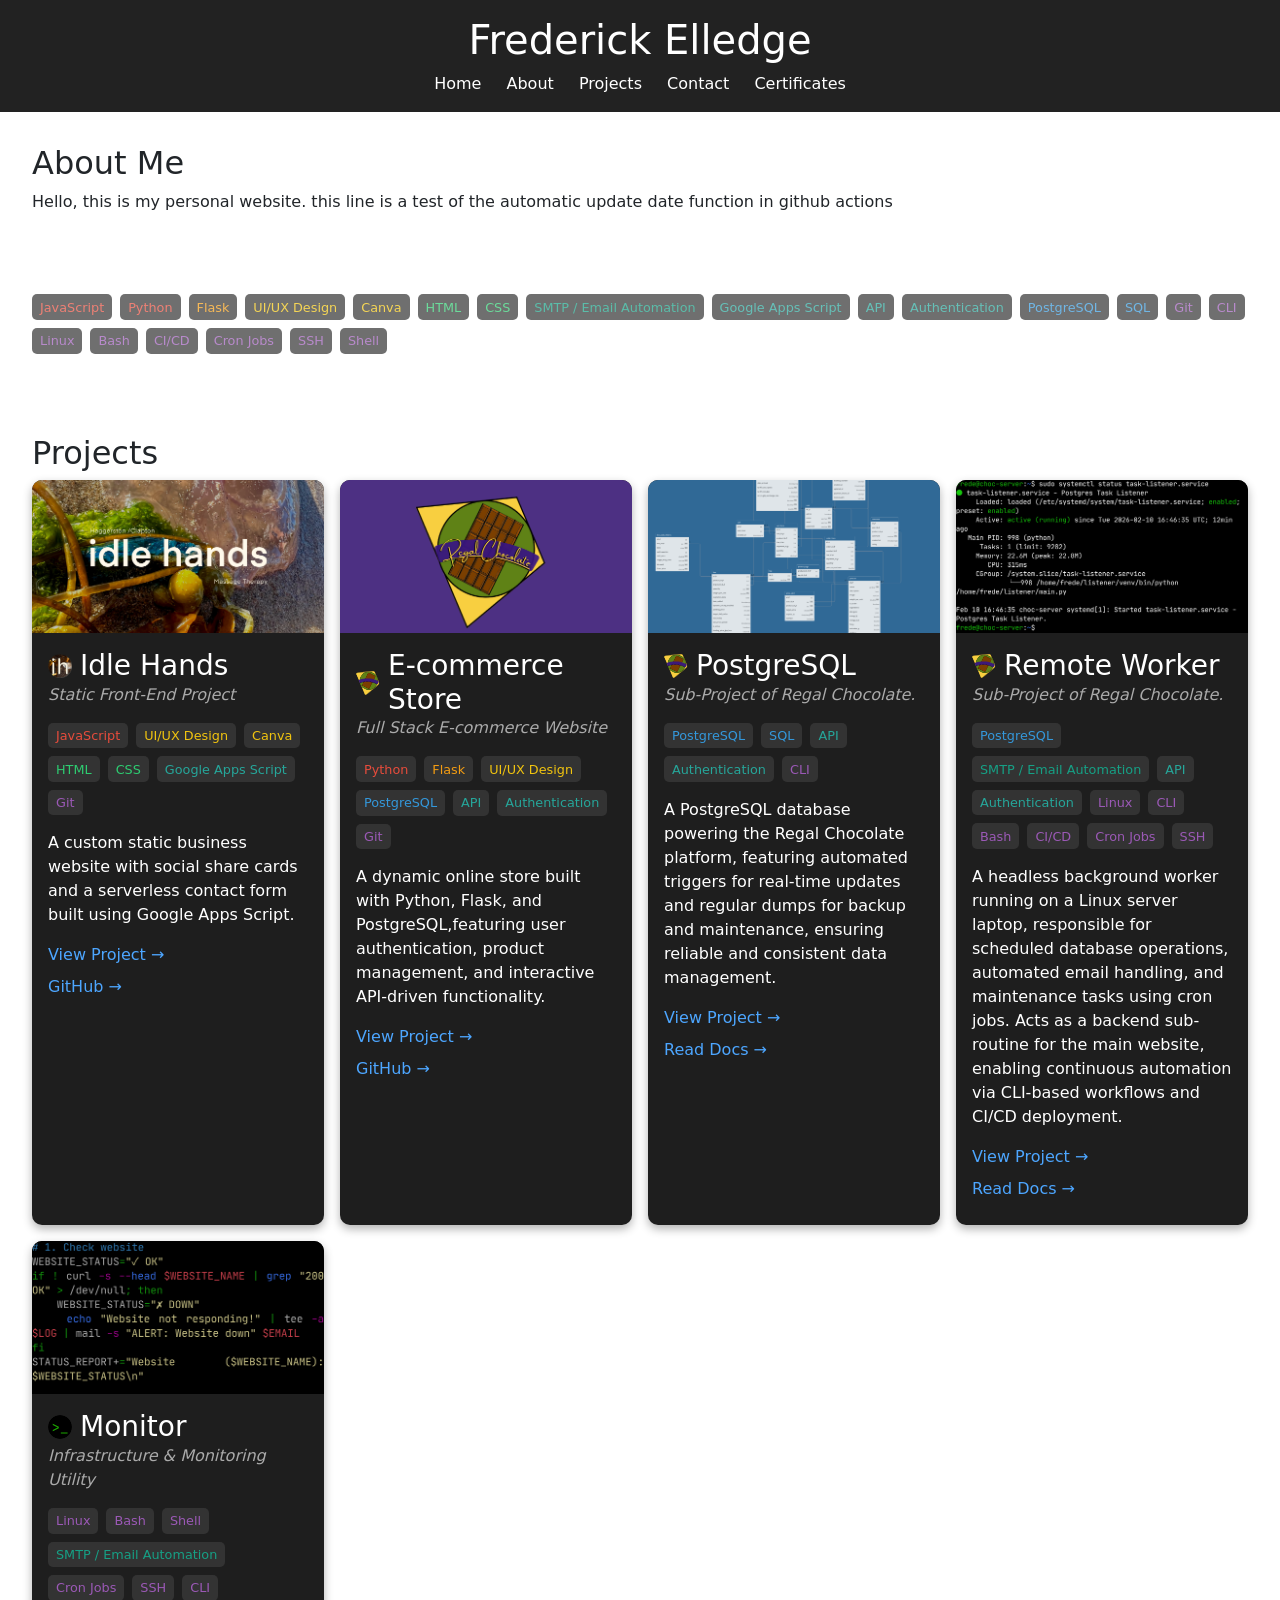
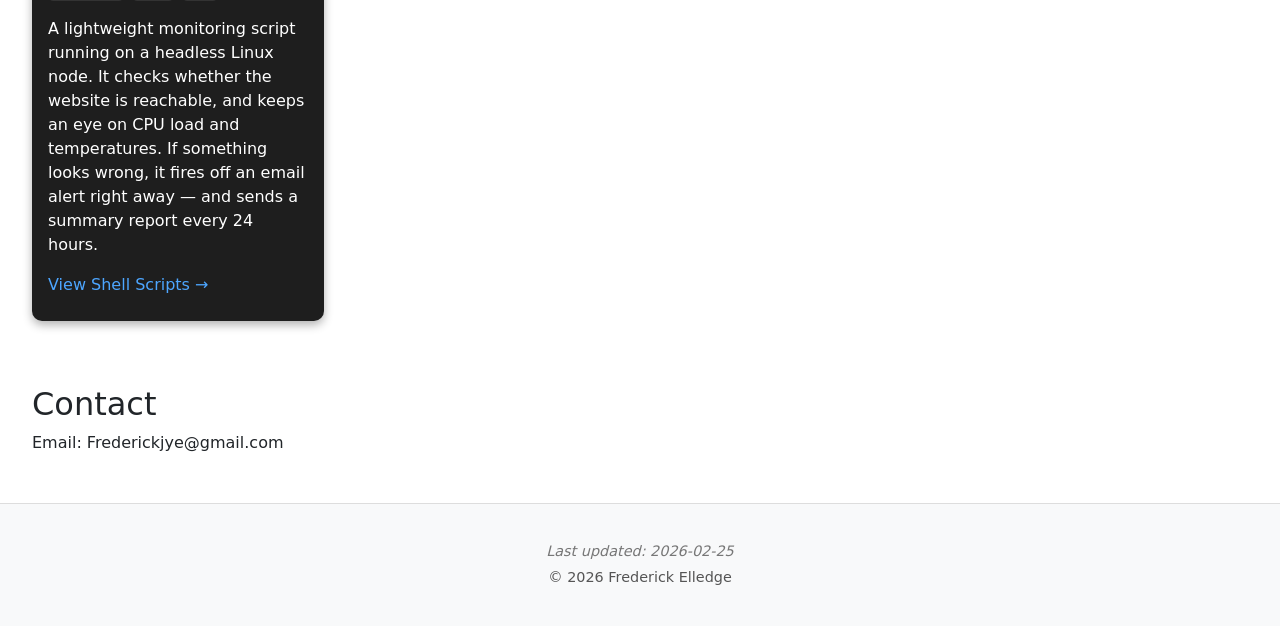
==== index.html @ 9a62e361 "update JS spliting into base and homepage" ====
<!doctype html>
<html lang="en">
  <head>
    <meta charset="UTF-8" />
    <meta name="viewport" content="width=device-width, initial-scale=1.0" />

    <!-- Favicon -->
    <link rel="icon" type="image/svg+xml" href="/static/images/Flavicon.svg" />

    <!-- Open Graph / Social Share -->
    <meta property="og:title" content="Frederick Elledge Website" />
    <meta
      property="og:description"
      content="Personal Website Frederick Elledge"
    />
    <meta
      property="og:image"
      content="https://frederickelledge.cloud/static/images/Personal_Share1200X630.jpg"
    />
    <meta property="og:type" content="website" />
    <meta property="og:url" content="https://frederickelledge.cloud/" />
    <meta
      property="og:image:alt"
      content="Freddy Elledge name and details as python variables with a humorous TODO saying find something more creative then this."
    />

    <!-- Optional: Twitter Card -->
    <meta name="twitter:card" content="summary_large_image" />
    <meta name="twitter:title" content="Frederick Elledge Website" />
    <meta
      name="twitter:description"
      content="Personal Website Frederick Elledge"
    />
    <meta
      name="twitter:image"
      content="https://frederickelledge.cloud/static/images/Personal_Share1200X630.jpg"
    />
    <title>Frederick Elledge Website</title>

    <link
      href="https://cdn.jsdelivr.net/npm/bootstrap@5.3.3/dist/css/bootstrap.min.css"
      rel="stylesheet"
    />
    <link rel="stylesheet" href="static/css/style.css" />
  </head>
  <body>
    <div id="header"></div>
    <section id="about">
      <h2>About Me</h2>
      <p>
        Hello, this is my personal website. this line is a test of the automatic
        update date function in github actions
      </p>
    </section>
    <section id="Skills">
      <ul id="skill-filters" class="project-tags"></ul>
    </section>

    <section id="projects">
      <h2>Projects</h2>
      <div class="projects-container">
        <!-- Cards will be generated here -->
      </div>
    </section>

    <section id="contact">
      <h2>Contact</h2>
      <p>Email: Frederickjye@gmail.com</p>
    </section>
    <div id="footer"></div>
    <script src="/static/js/base.js"></script>
    <script src="/static/js/homepage.js"></script>
  </body>
</html>
---- static/css/style.css ----
body {
  font-family: Arial, sans-serif;
  margin: 0;
  background: #f4f4f4;
}
header {
  background: #222;
  color: white;
  padding: 1rem;
  text-align: center;
}
nav a {
  color: white;
  margin: 0 10px;
  text-decoration: none;
}
section {
  padding: 2rem;
}

.projects-container {
  display: grid;
  grid-template-columns: repeat(auto-fit, minmax(280px, 1fr));
  gap: 1rem;
  justify-items: center; /* center cards in wide containers */
}

.project-card {
  width: 100%;           /* fill the grid column */
  max-width: 400px;      /* prevents cards/images from getting too wide */
  border-radius: 10px;
  overflow: hidden;
  background: #1e1e1e;
  color: white;
  box-shadow: 0 4px 10px rgba(0,0,0,0.3);
  display: flex;
  flex-direction: column;
}

.project-img {
  width: 100%;
  max-width: 100%;       /* never exceed card width */
  height: auto;          /* maintain aspect ratio */
  object-fit: cover;     /* crop if necessary, but don’t stretch */
}

.project-body {
  padding: 1rem;
}

.project-title {
  margin: 0;
}

.project-type {
  font-style: italic;
  color: #aaa;
}

.project-tags {
  list-style: none;
  padding: 0;
  display: flex;
  gap: 0.5rem;
  flex-wrap: wrap;
}

.project-tags li {
  background: #333;
  padding: 0.2rem 0.5rem;
  border-radius: 5px;
  font-size: 0.8rem;
}

.project-link {
  display: inline-block;
  margin-top: 0.5rem;
  color: #4da6ff;
  text-decoration: none;
}

.project-link {
  display: block;
  margin-bottom: 0.5rem; /* optional spacing */
}

.project-title {
  display: flex;
  align-items: center; /* vertically center the icon with text */
  gap: 0.5rem;        /* space between icon and text */
}

.project-icon {
  width: 24px;        /* adjust size as needed */
  height: 24px;
}

.site-footer {
  text-align: center;           /* center everything */
  padding: 2rem 1rem;           /* space around content */
  background-color: #f8f9fa;    /* light gray background */
  color: #555;                  /* subtle text color */
  font-size: 0.9rem;
  border-top: 1px solid #ddd;   /* optional top border */
}

.site-footer p {
  margin: 0.3rem 0;             /* spacing between lines */
}

/* optional: make the date and copyright slightly different */
.last-updated {
  font-style: italic;
  color: #777;
}

.skill-filter {
  cursor: pointer;
  opacity: 0.7;
  transition: opacity 0.2s;
}

.skill-filter:hover {
  opacity: 1;
}

.skill-filter.active {
  opacity: 1;
  font-weight: bold;
  text-decoration: underline;
}
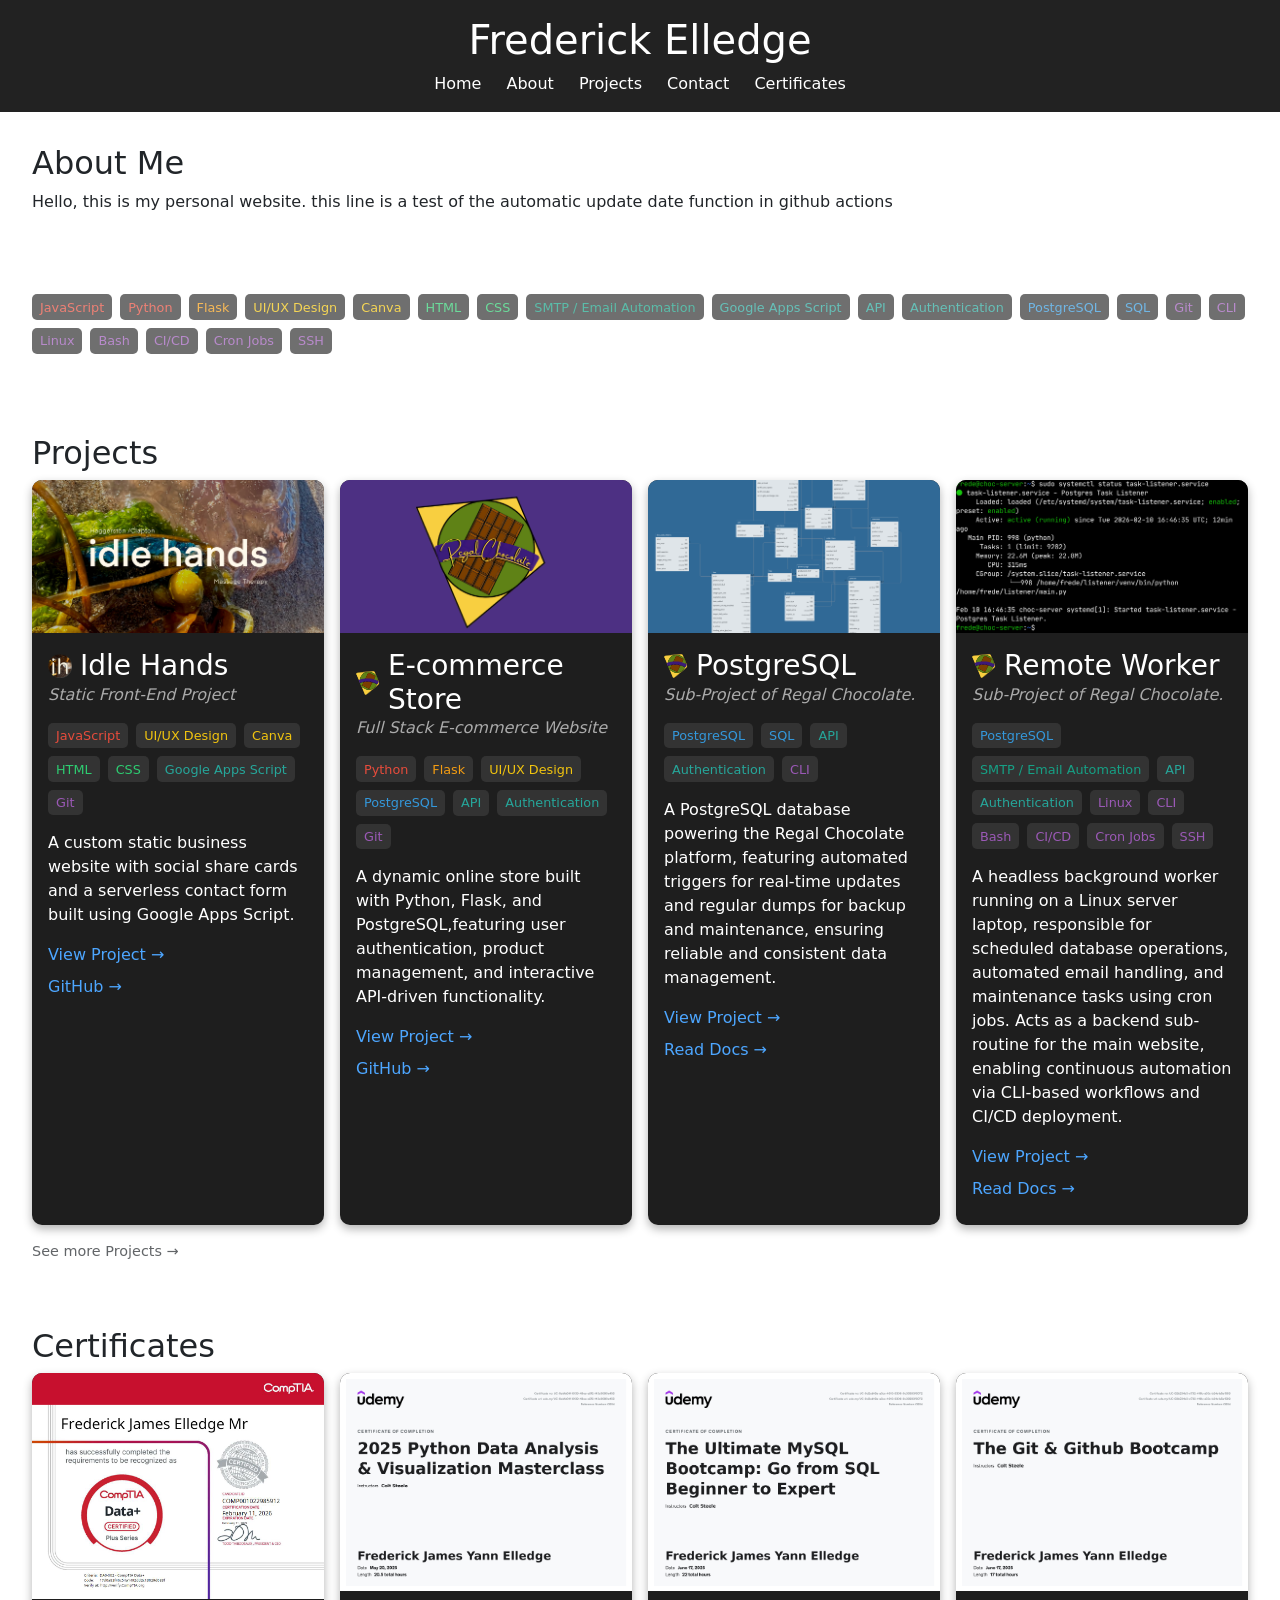
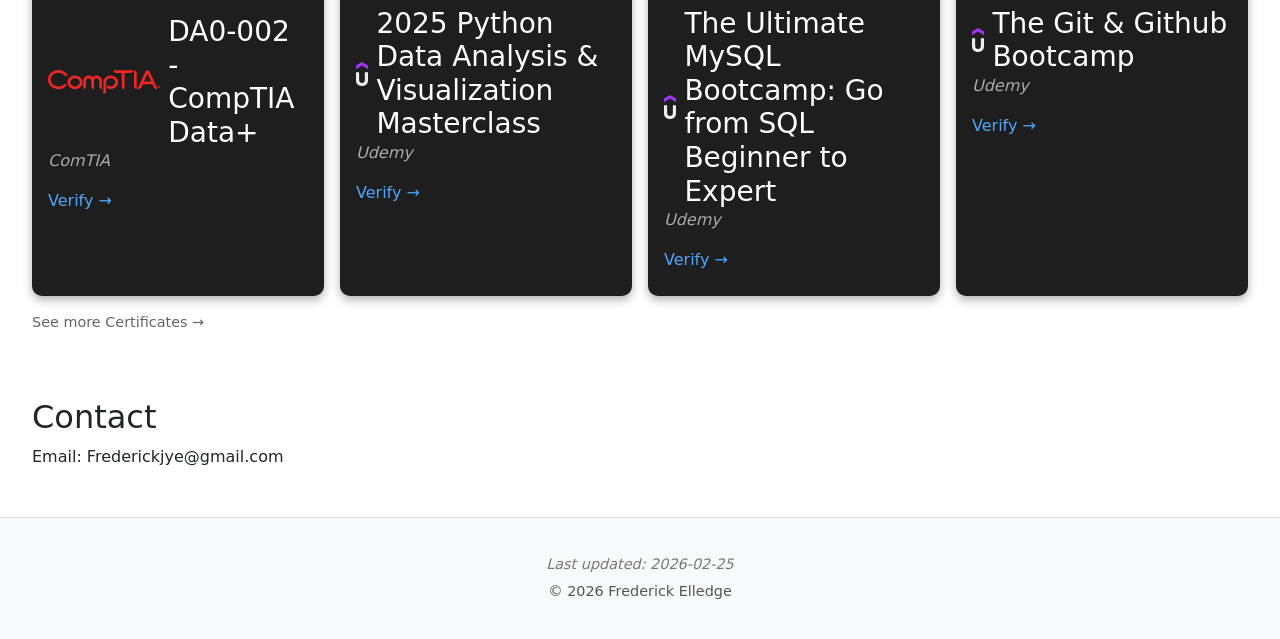
==== commit 049624d1: "update homepage to include the first 4 projects and certs" ====
--- a/index.html
+++ b/index.html
@@ -43,7 +43,7 @@
     />
     <link rel="stylesheet" href="static/css/style.css" />
   </head>
-  <body>
+  <body id="home">
     <div id="header"></div>
     <section id="about">
       <h2>About Me</h2>
@@ -61,7 +61,16 @@
       <div class="projects-container">
         <!-- Cards will be generated here -->
       </div>
+      <a href="projects.html" class="see-more-btn">See more Projects →</a>
     </section>
+    <section id = "certificates">
+      
+    <h2>Certificates</h2>
+
+    <div class="certificate-container"></div>
+    <a href="certificate.html" class="see-more-btn">See more Certificates →</a>
+    </section>
+
 
     <section id="contact">
       <h2>Contact</h2>
@@ -69,6 +78,7 @@
     </section>
     <div id="footer"></div>
     <script src="/static/js/base.js"></script>
-    <script src="/static/js/homepage.js"></script>
+    <script src="/static/js/projects.js"></script>
+    <script src="/static/js/certificates.js"></script>
   </body>
 </html>
--- a/static/css/style.css
+++ b/static/css/style.css
@@ -18,14 +18,18 @@
   padding: 2rem;
 }
 
-.projects-container {
+.projects-container,
+.certificate-container {
   display: grid;
   grid-template-columns: repeat(auto-fit, minmax(280px, 1fr));
   gap: 1rem;
   justify-items: center; /* center cards in wide containers */
 }
 
-.project-card {
+
+
+.project-card,
+.certificate-card {
   width: 100%;           /* fill the grid column */
   max-width: 400px;      /* prevents cards/images from getting too wide */
   border-radius: 10px;
@@ -91,7 +95,7 @@
 }
 
 .project-icon {
-  width: 24px;        /* adjust size as needed */
+  width: auto;        /* adjust size as needed */
   height: 24px;
 }
 
@@ -128,4 +132,20 @@
   opacity: 1;
   font-weight: bold;
   text-decoration: underline;
+}
+
+.see-more-btn {
+  display: inline-block;
+  margin-top: 1rem;
+  font-size: 0.9rem;
+  text-decoration: none;
+  color: inherit;
+
+  opacity: 0.7;
+  transition: opacity 0.2s;
+}
+
+.see-more-btn:hover {
+  opacity: 1;
+  text-decoration: underline;
 }
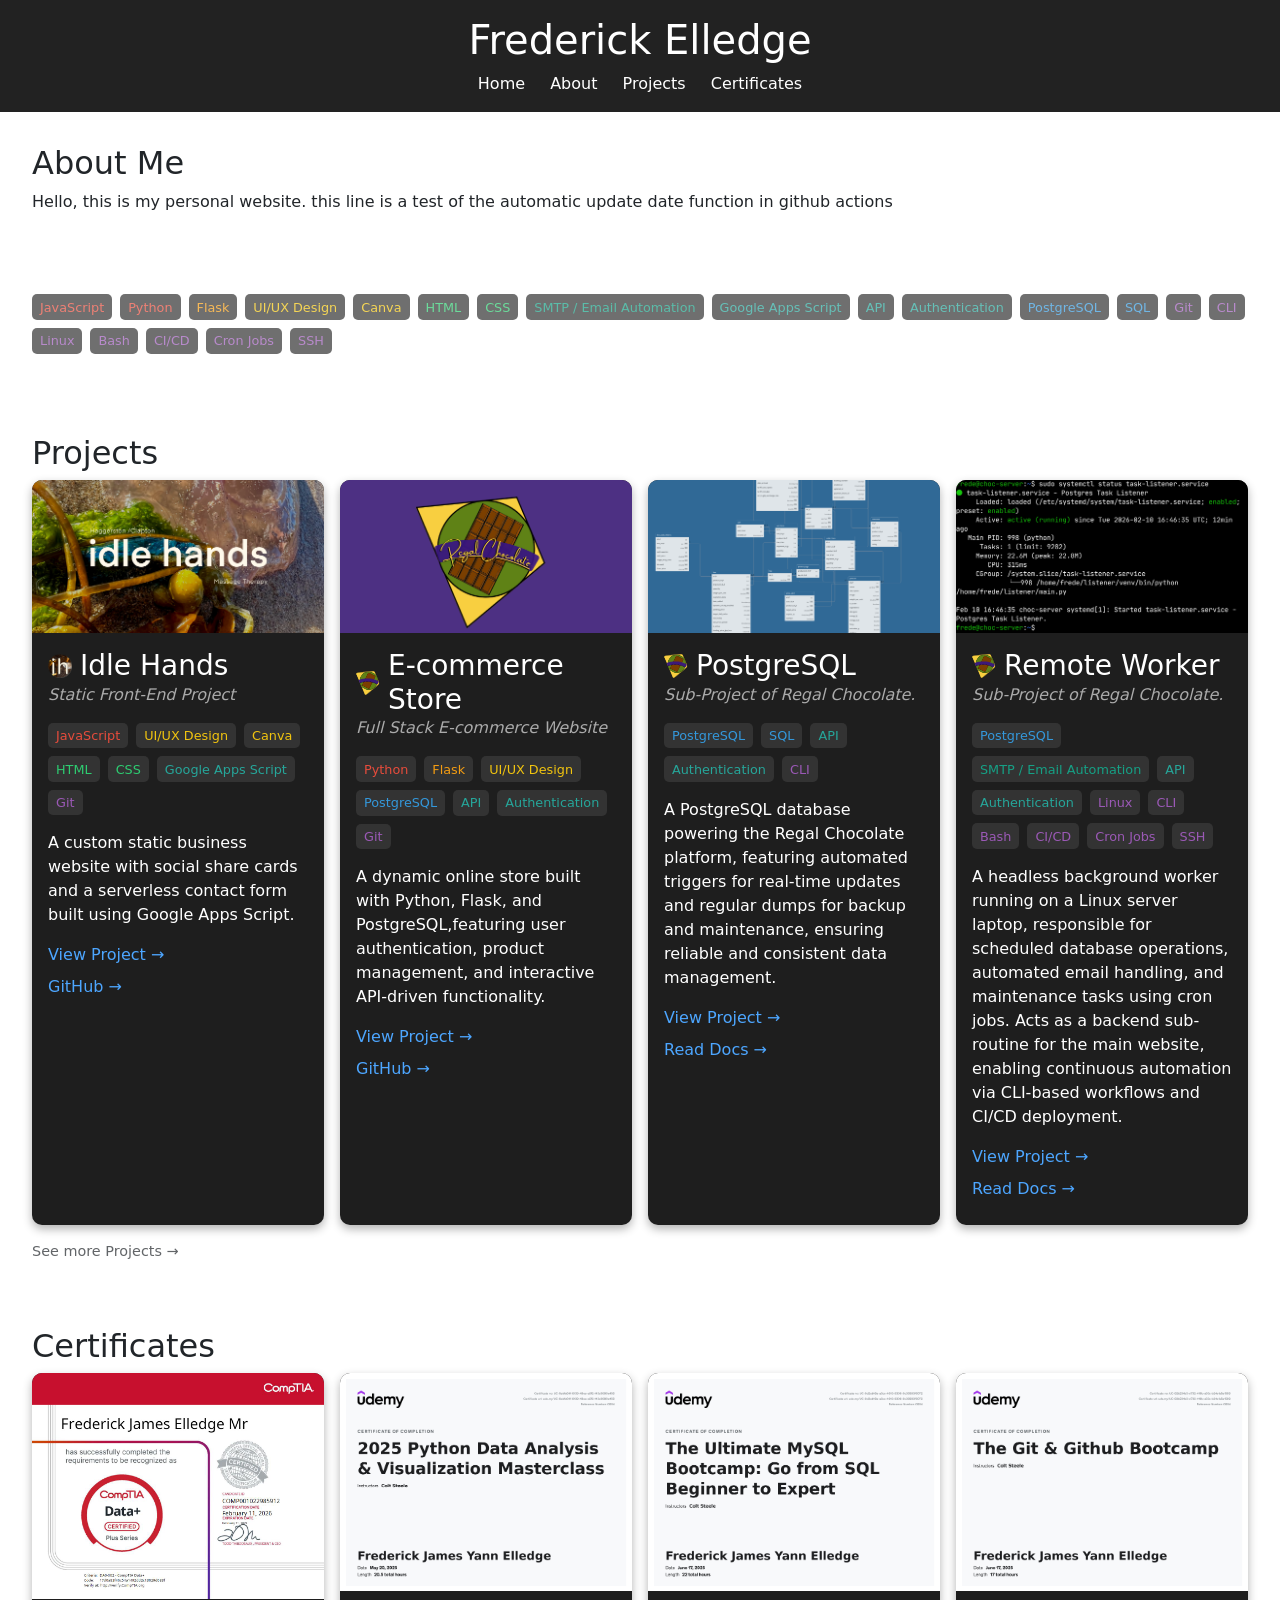
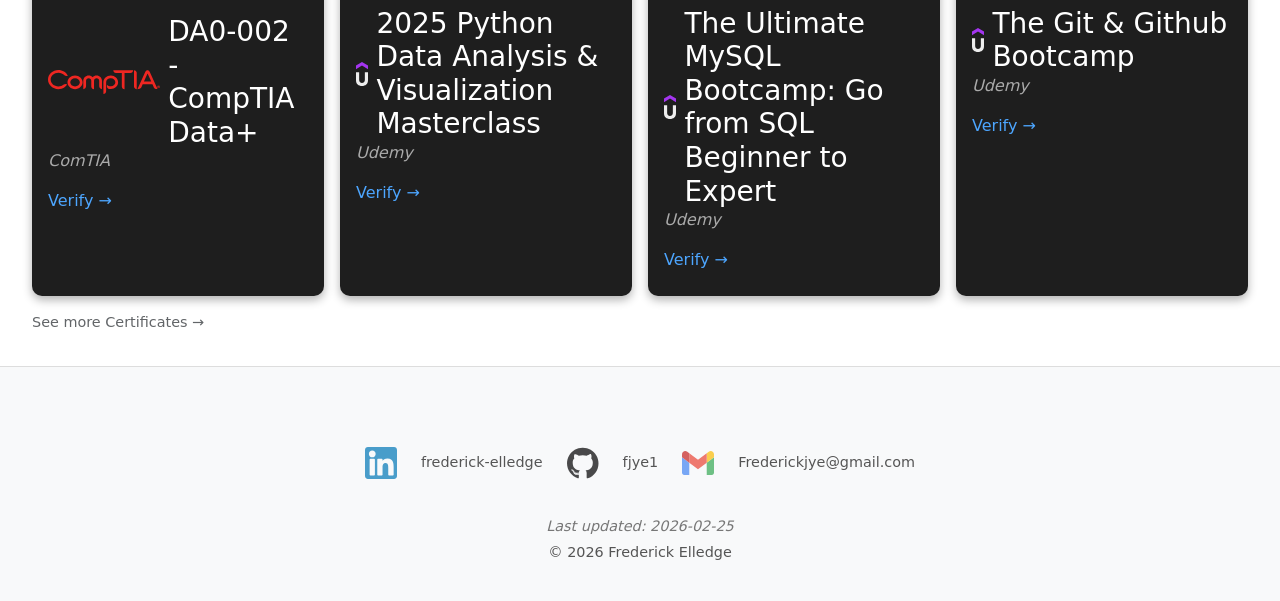
==== commit aa539364: "update footer to include favicons of the linkedin,email,git for the contact section" ====
--- a/index.html
+++ b/index.html
@@ -63,18 +63,13 @@
       </div>
       <a href="projects.html" class="see-more-btn">See more Projects →</a>
     </section>
-    <section id = "certificates">
-      
-    <h2>Certificates</h2>
+    <section id="certificates">
+      <h2>Certificates</h2>
 
-    <div class="certificate-container"></div>
-    <a href="certificate.html" class="see-more-btn">See more Certificates →</a>
-    </section>
-
-
-    <section id="contact">
-      <h2>Contact</h2>
-      <p>Email: Frederickjye@gmail.com</p>
+      <div class="certificate-container"></div>
+      <a href="certificate.html" class="see-more-btn"
+        >See more Certificates →</a
+      >
     </section>
     <div id="footer"></div>
     <script src="/static/js/base.js"></script>
--- a/static/css/style.css
+++ b/static/css/style.css
@@ -26,26 +26,24 @@
   justify-items: center; /* center cards in wide containers */
 }
 
-
-
 .project-card,
 .certificate-card {
-  width: 100%;           /* fill the grid column */
-  max-width: 400px;      /* prevents cards/images from getting too wide */
+  width: 100%; /* fill the grid column */
+  max-width: 400px; /* prevents cards/images from getting too wide */
   border-radius: 10px;
   overflow: hidden;
   background: #1e1e1e;
   color: white;
-  box-shadow: 0 4px 10px rgba(0,0,0,0.3);
+  box-shadow: 0 4px 10px rgba(0, 0, 0, 0.3);
   display: flex;
   flex-direction: column;
 }
 
 .project-img {
   width: 100%;
-  max-width: 100%;       /* never exceed card width */
-  height: auto;          /* maintain aspect ratio */
-  object-fit: cover;     /* crop if necessary, but don’t stretch */
+  max-width: 100%; /* never exceed card width */
+  height: auto; /* maintain aspect ratio */
+  object-fit: cover; /* crop if necessary, but don’t stretch */
 }
 
 .project-body {
@@ -91,25 +89,25 @@
 .project-title {
   display: flex;
   align-items: center; /* vertically center the icon with text */
-  gap: 0.5rem;        /* space between icon and text */
+  gap: 0.5rem; /* space between icon and text */
 }
 
 .project-icon {
-  width: auto;        /* adjust size as needed */
+  width: auto; /* adjust size as needed */
   height: 24px;
 }
 
 .site-footer {
-  text-align: center;           /* center everything */
-  padding: 2rem 1rem;           /* space around content */
-  background-color: #f8f9fa;    /* light gray background */
-  color: #555;                  /* subtle text color */
+  text-align: center; /* center everything */
+  padding: 2rem 1rem; /* space around content */
+  background-color: #f8f9fa; /* light gray background */
+  color: #555; /* subtle text color */
   font-size: 0.9rem;
-  border-top: 1px solid #ddd;   /* optional top border */
+  border-top: 1px solid #ddd; /* optional top border */
 }
 
 .site-footer p {
-  margin: 0.3rem 0;             /* spacing between lines */
+  margin: 0.3rem 0; /* spacing between lines */
 }
 
 /* optional: make the date and copyright slightly different */
@@ -145,7 +143,25 @@
   transition: opacity 0.2s;
 }
 
-.see-more-btn:hover {
+.see-more-btn:hover,
+.contact-icon:hover {
   opacity: 1;
-  text-decoration: underline;
-}+  transform: scale(1.1);
+}
+
+.contact-icons {
+  display: flex;
+  justify-content: center;
+  gap: 1.5rem; /* space between icons */
+  margin-top: 1rem;
+}
+
+.contact-icon {
+  width: 32px; /* adjust to taste */
+  height: 32px;
+  opacity: 0.7;
+  transition:
+    opacity 0.2s,
+    transform 0.2s;
+}
+
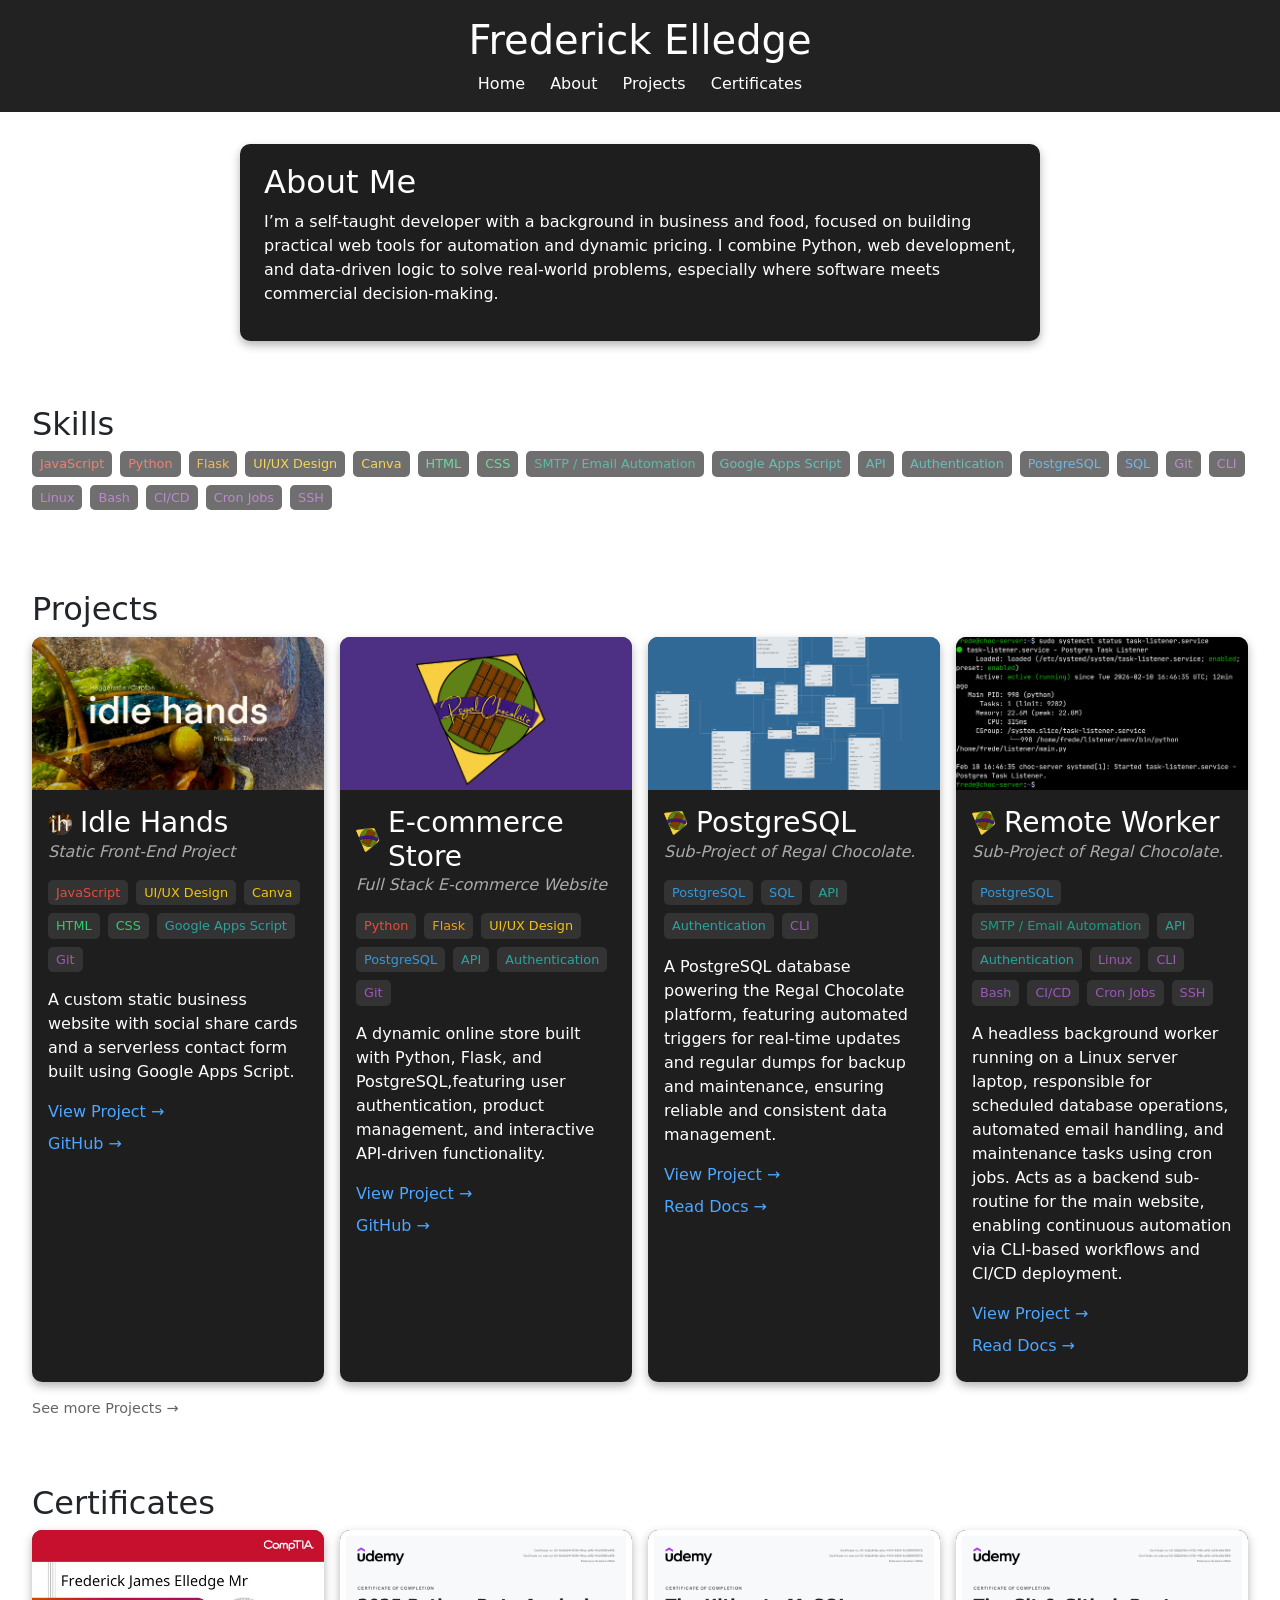
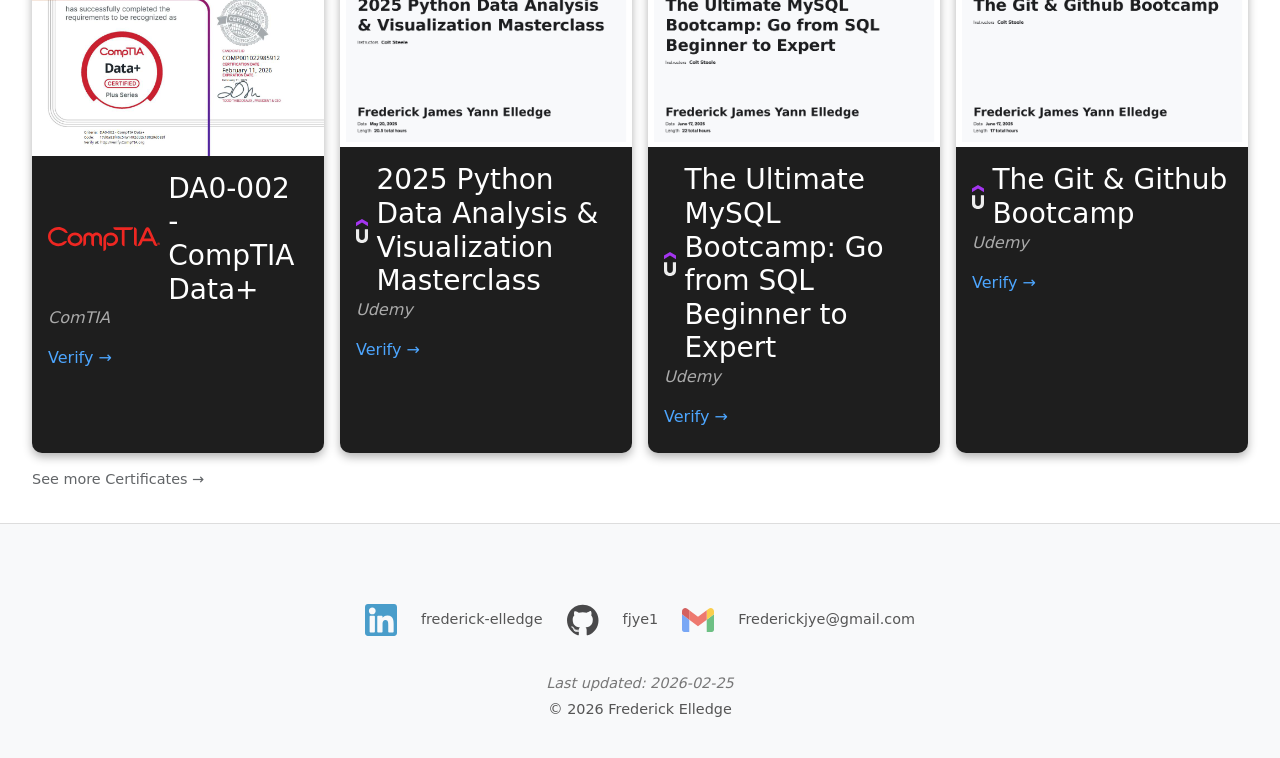
==== commit 6d537210: "update about card and breaking logic for the contact icons" ====
--- a/index.html
+++ b/index.html
@@ -46,13 +46,20 @@
   <body id="home">
     <div id="header"></div>
     <section id="about">
-      <h2>About Me</h2>
-      <p>
-        Hello, this is my personal website. this line is a test of the automatic
-        update date function in github actions
-      </p>
+      
+      <div class="about-card">
+        <h2>About Me</h2>
+        <p>
+          I’m a self-taught developer with a background in business and food,
+          focused on building practical web tools for automation and dynamic
+          pricing. I combine Python, web development, and data-driven logic to
+          solve real-world problems, especially where software meets commercial
+          decision-making.
+        </p>
+      </div>
     </section>
     <section id="Skills">
+      <h2>Skills</h2>
       <ul id="skill-filters" class="project-tags"></ul>
     </section>
 
--- a/static/css/style.css
+++ b/static/css/style.css
@@ -1,3 +1,10 @@
+:root {
+  --bg-main: #1e1e1e;
+  --bg-card: #1e1e1e;
+  --text-main: #ffffff;
+  --shadow-main: rgba(0, 0, 0, 0.3);
+}
+
 body {
   font-family: Arial, sans-serif;
   margin: 0;
@@ -5,12 +12,12 @@
 }
 header {
   background: #222;
-  color: white;
+  color: var(--text-main);
   padding: 1rem;
   text-align: center;
 }
 nav a {
-  color: white;
+  color: var(--text-main);
   margin: 0 10px;
   text-decoration: none;
 }
@@ -26,15 +33,26 @@
   justify-items: center; /* center cards in wide containers */
 }
 
+.about-card {
+  width: 100%;
+  max-width: 800px; /* wider for text */
+  border-radius: 10px;
+  background: var(--bg-card);
+  color: var(--text-main);
+  box-shadow: 0 4px 10px var(--shadow-main);
+  padding: 1.2rem 1.5rem;
+  margin: 0 auto; /* center it */
+}
+
 .project-card,
 .certificate-card {
   width: 100%; /* fill the grid column */
   max-width: 400px; /* prevents cards/images from getting too wide */
   border-radius: 10px;
   overflow: hidden;
-  background: #1e1e1e;
-  color: white;
-  box-shadow: 0 4px 10px rgba(0, 0, 0, 0.3);
+  background: var(--bg-card);
+  color: var(--text-main);
+  box-shadow: 0 4px 10px var(--shadow-main);
   display: flex;
   flex-direction: column;
 }
@@ -122,10 +140,6 @@
   transition: opacity 0.2s;
 }
 
-.skill-filter:hover {
-  opacity: 1;
-}
-
 .skill-filter.active {
   opacity: 1;
   font-weight: bold;
@@ -144,7 +158,8 @@
 }
 
 .see-more-btn:hover,
-.contact-icon:hover {
+.contact-icon:hover,
+.skill-filter:hover {
   opacity: 1;
   transform: scale(1.1);
 }
@@ -154,6 +169,7 @@
   justify-content: center;
   gap: 1.5rem; /* space between icons */
   margin-top: 1rem;
+  flex-wrap: wrap; /* allows breaking */
 }
 
 .contact-icon {
@@ -164,4 +180,3 @@
     opacity 0.2s,
     transform 0.2s;
 }
-
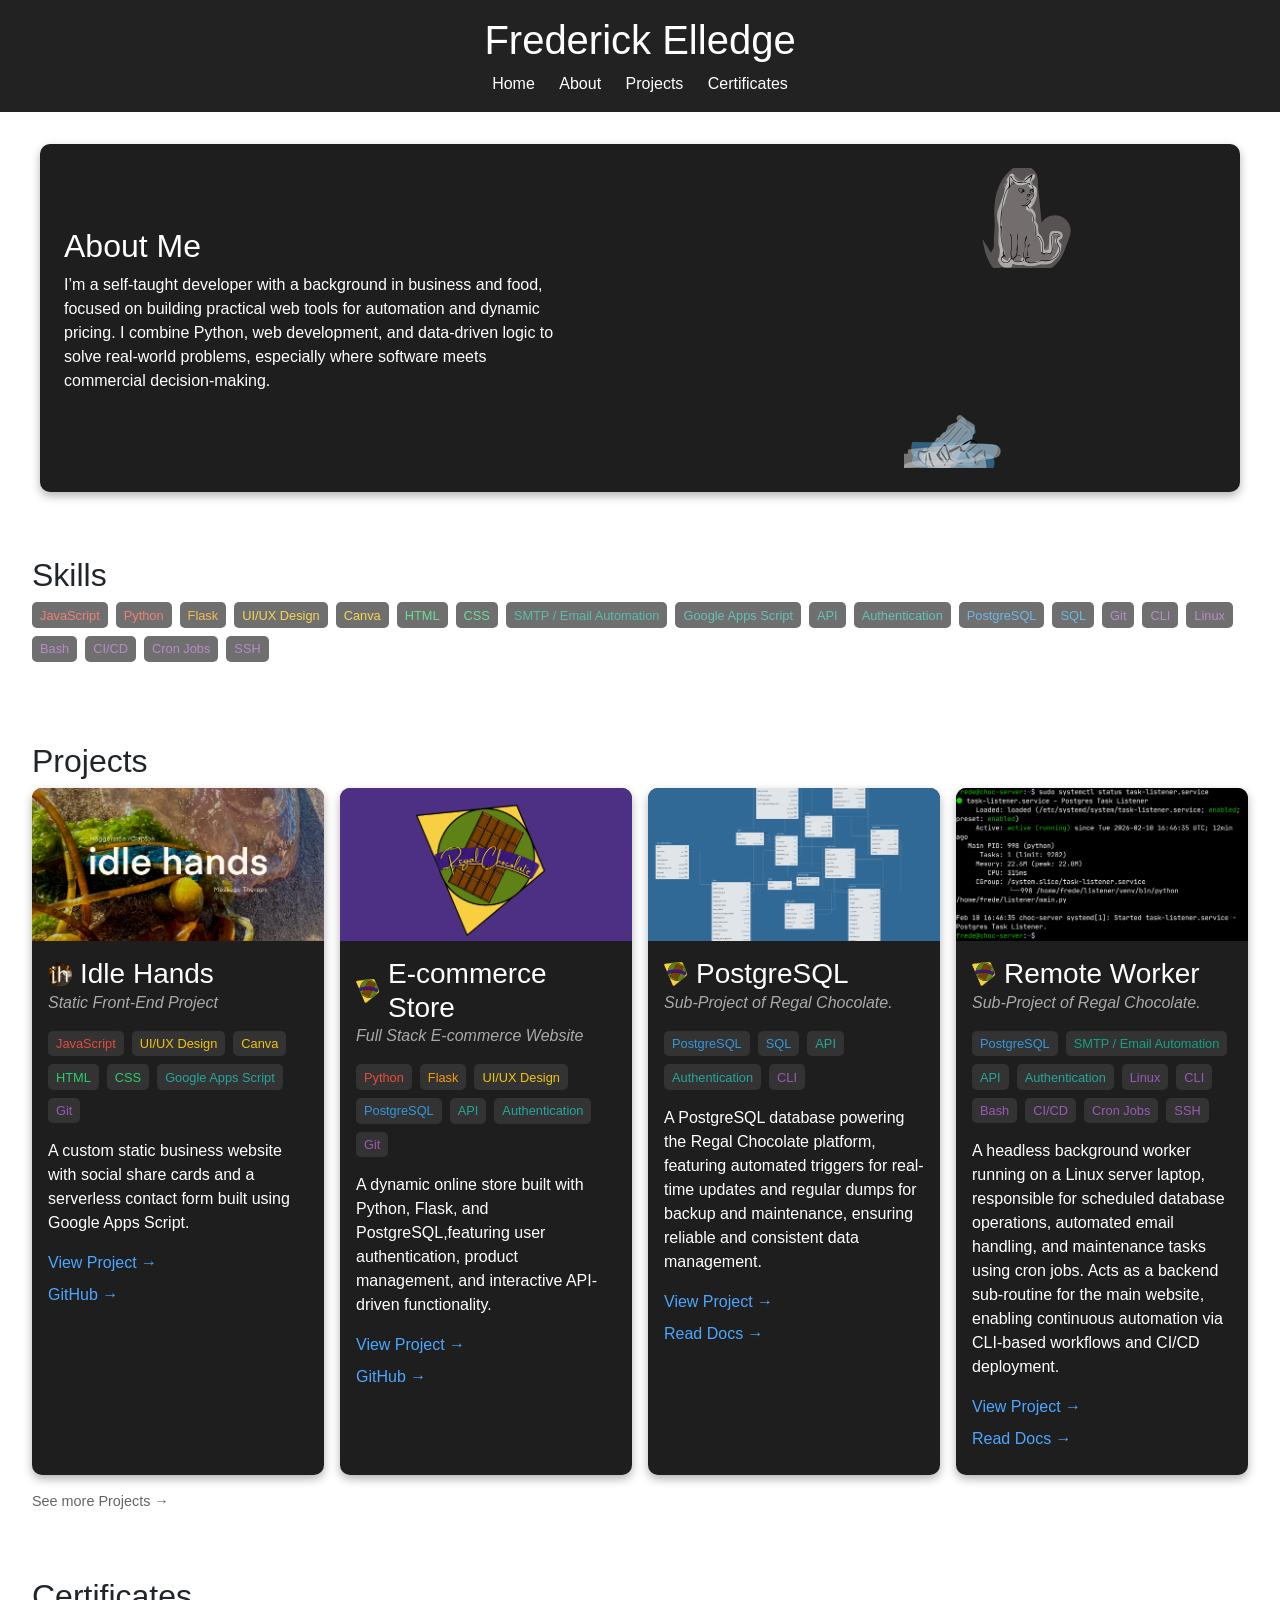
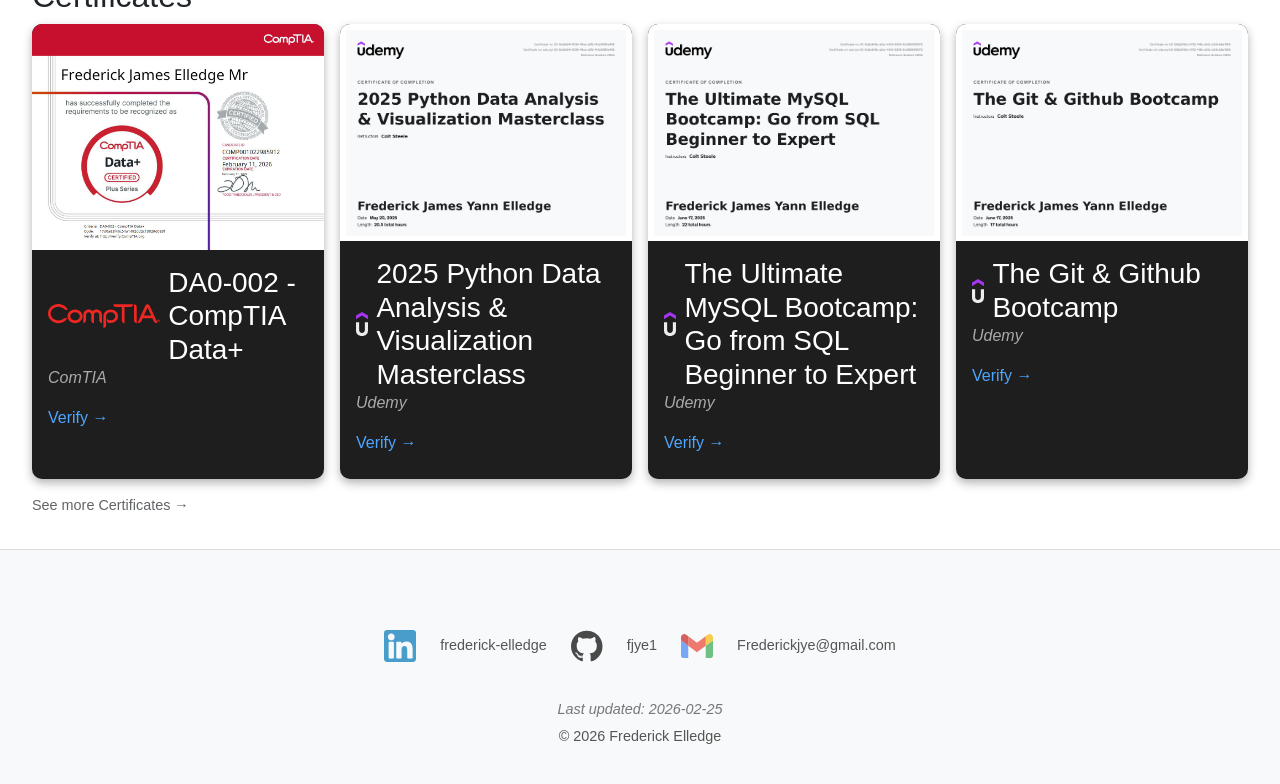
==== commit 8e5d828a: "add sprite of a cat dropping a glass in the about me box" ====
--- a/index.html
+++ b/index.html
@@ -46,18 +46,26 @@
   <body id="home">
     <div id="header"></div>
     <section id="about">
-      
       <div class="about-card">
-        <h2>About Me</h2>
-        <p>
-          I’m a self-taught developer with a background in business and food,
-          focused on building practical web tools for automation and dynamic
-          pricing. I combine Python, web development, and data-driven logic to
-          solve real-world problems, especially where software meets commercial
-          decision-making.
-        </p>
+        <div class="about-text">
+          <h2>About Me</h2>
+
+          <p>
+            I’m a self-taught developer with a background in business and food,
+            focused on building practical web tools for automation and dynamic
+            pricing. I combine Python, web development, and data-driven logic to
+            solve real-world problems, especially where software meets
+            commercial decision-making.
+          </p>
+        </div>
+
+        <div class="animation-stage">
+          <div class="cat"></div>
+          <div class="glass"></div>
+        </div>
       </div>
     </section>
+
     <section id="Skills">
       <h2>Skills</h2>
       <ul id="skill-filters" class="project-tags"></ul>
--- a/static/css/style.css
+++ b/static/css/style.css
@@ -3,12 +3,15 @@
   --bg-card: #1e1e1e;
   --text-main: #ffffff;
   --shadow-main: rgba(0, 0, 0, 0.3);
-}
-
-body {
+  --project-type: #aaa;
+  --last-updated: #777;
+  --page-background:#ebeaeb;
+}
+
+html body {
   font-family: Arial, sans-serif;
   margin: 0;
-  background: #f4f4f4;
+  background: var(--text-main) !important;
 }
 header {
   background: #222;
@@ -35,13 +38,23 @@
 
 .about-card {
   width: 100%;
-  max-width: 800px; /* wider for text */
+  max-width: 1200px;   /* wider so animation fits */
   border-radius: 10px;
   background: var(--bg-card);
   color: var(--text-main);
   box-shadow: 0 4px 10px var(--shadow-main);
-  padding: 1.2rem 1.5rem;
-  margin: 0 auto; /* center it */
+  padding: 1.5rem;
+
+  margin: 0 auto;
+
+  display: flex;
+  align-items: center;
+  gap: 40px;
+}
+
+.about-text {
+  flex: 1;
+  max-width: 500px;
 }
 
 .project-card,
@@ -74,7 +87,7 @@
 
 .project-type {
   font-style: italic;
-  color: #aaa;
+  color: var(--project-type);
 }
 
 .project-tags {
@@ -180,3 +193,64 @@
     opacity 0.2s,
     transform 0.2s;
 }
+
+
+.animation-stage {
+  position: relative;
+  width: 600px;
+  height: 300px;
+  overflow: hidden;
+  flex-shrink: 0;
+  margin-right: -24px;
+}
+
+.cat {
+  position: absolute;
+  bottom: 200px;
+  left: 800px;              /* start off screen */
+
+  width: 200px;
+  height: 100px;
+
+  background: url("../images/spritesheet.png") no-repeat;
+  background-size: 3200px 100px;
+
+  animation:
+    cat-walk 4s linear forwards,
+    cat-frames 16s steps(15) forwards;
+}
+
+@keyframes cat-walk {
+  from { left: 800px; }
+  to   { left: 350px; }   /* nose reaches glass */
+}
+
+@keyframes cat-frames {
+  from { background-position: 0 0; }
+  to   { background-position: -3000px 0; }
+}
+
+.glass {
+  position: absolute;
+  bottom: 0;
+  left: 300px;
+
+  width: 100px;
+  height: 300px;
+
+  background: url("../images/glass_fall_sprite.png") no-repeat;
+
+  animation: glass-fall 0.4s steps(3) forwards;
+  animation-delay: 10s;
+}
+
+@keyframes glass-fall {
+  from { background-position: 0 0; }
+  to   { background-position: -300px 0; }
+}
+
+@media (max-width: 20px) {
+  .animation-stage {
+    display: none;
+  }
+}
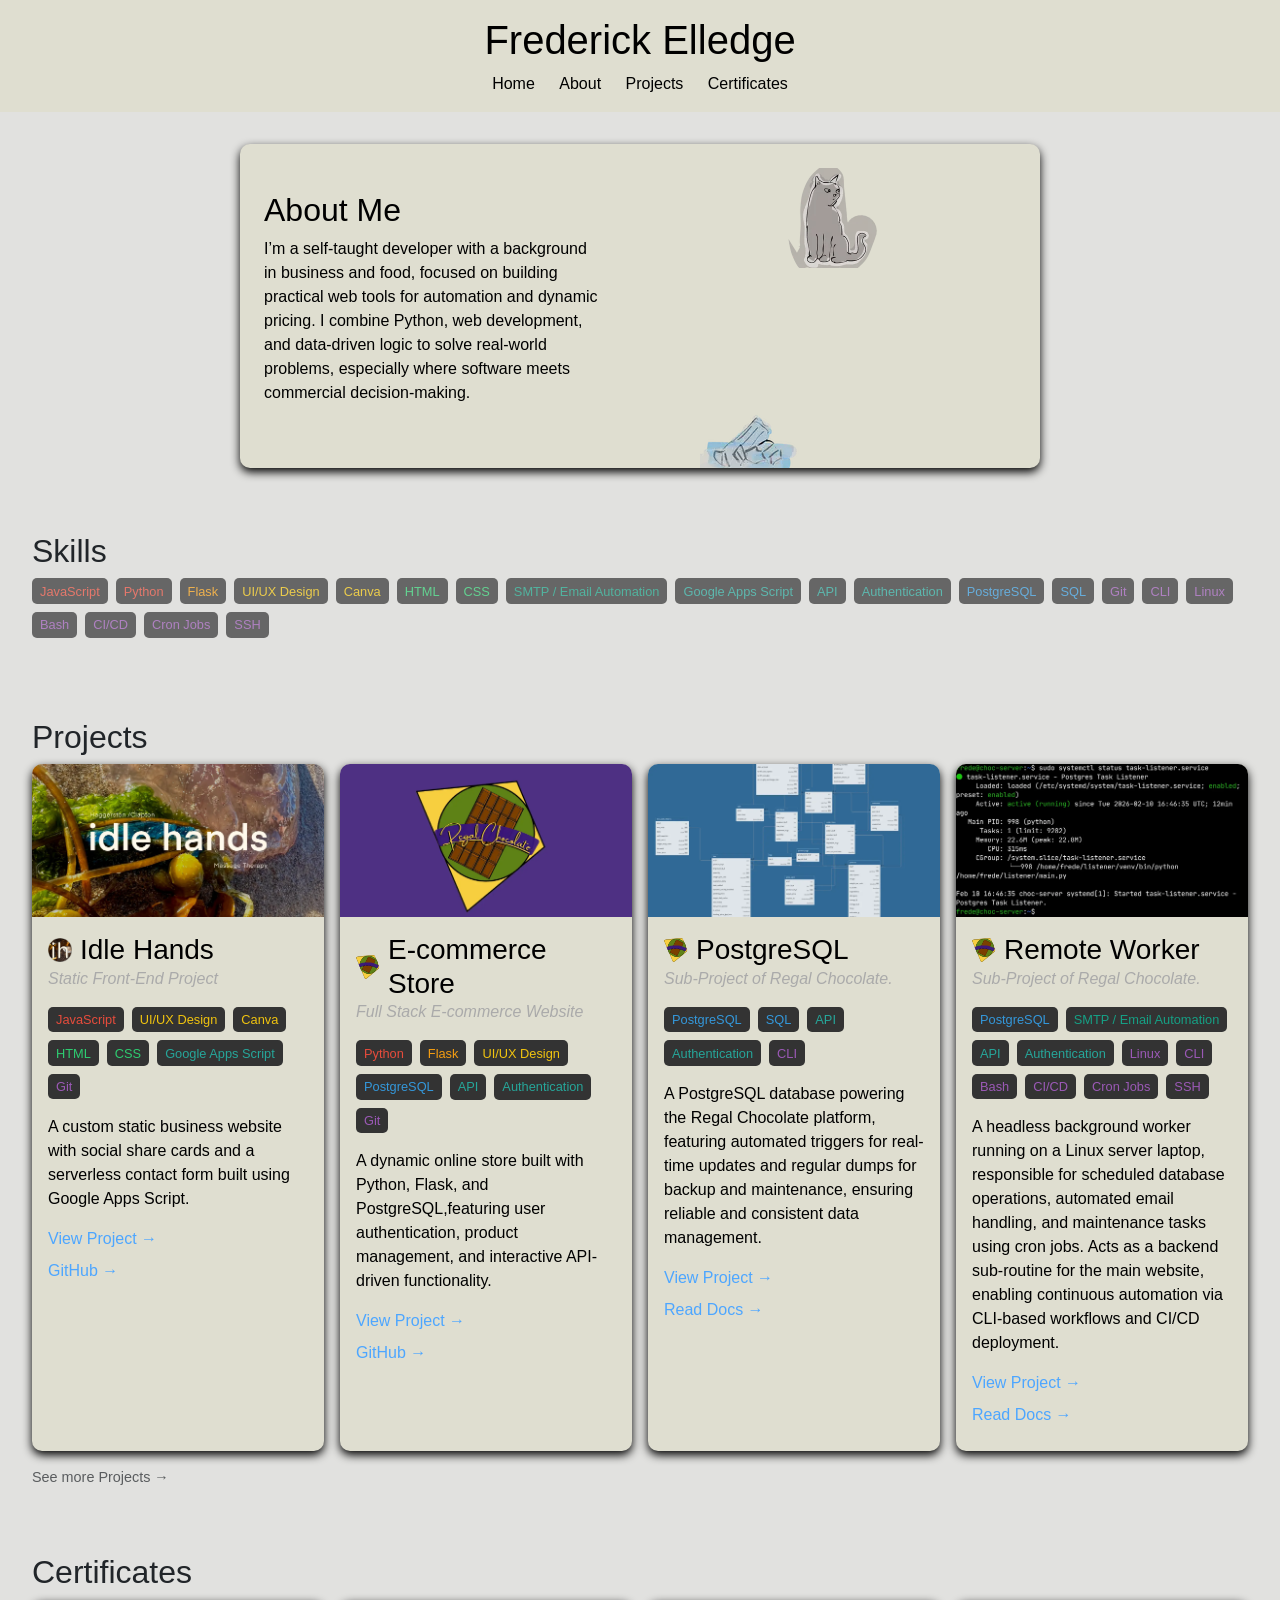
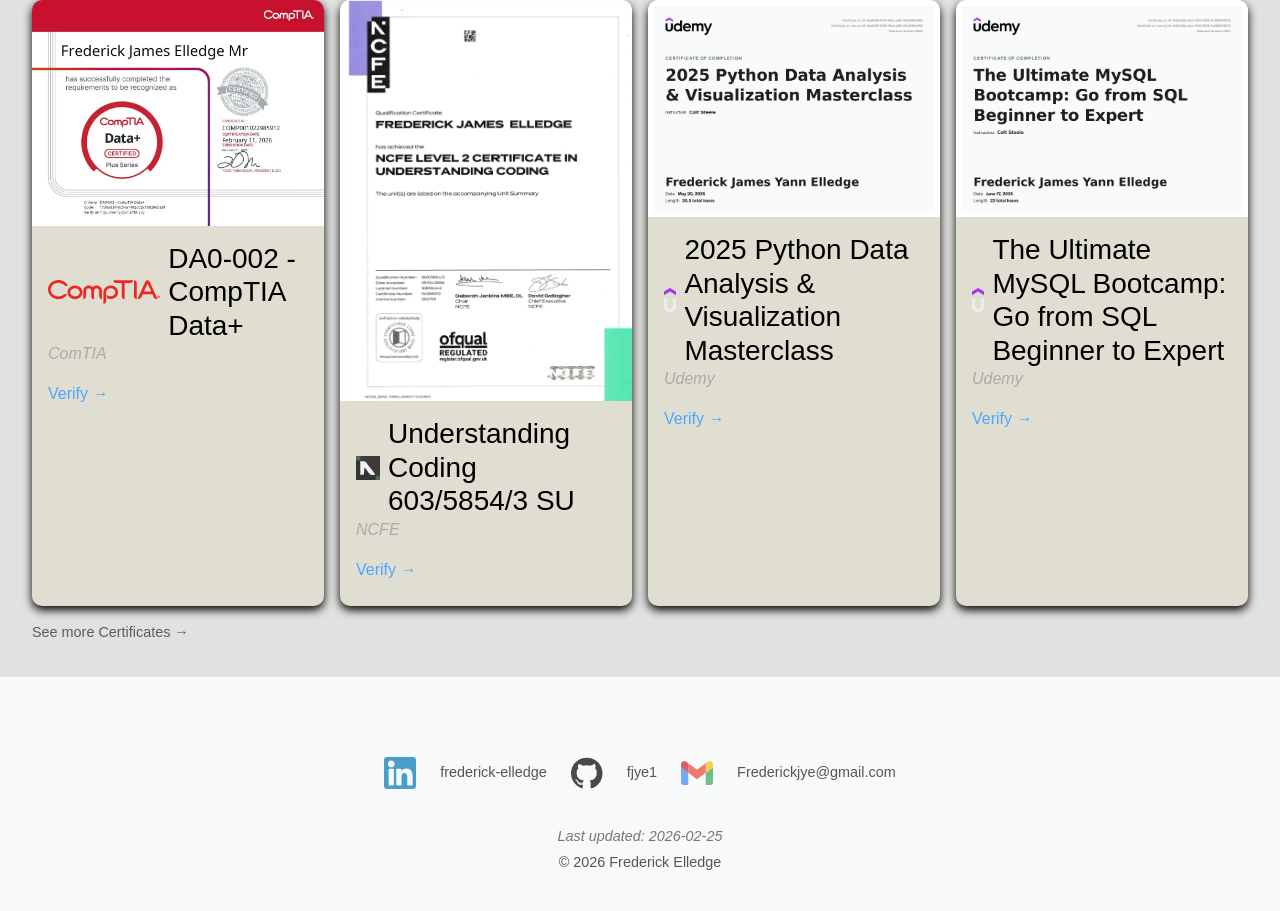
==== commit 56e02523: "update Cert with understanding code replace all png/jpg with webp" ====
--- a/index.html
+++ b/index.html
@@ -92,3 +92,5 @@
     <script src="/static/js/certificates.js"></script>
   </body>
 </html>
+
+<!-- python -m http.server 8000 -->
--- a/static/css/style.css
+++ b/static/css/style.css
@@ -1,8 +1,8 @@
 :root {
-  --bg-main: #1e1e1e;
-  --bg-card: #1e1e1e;
-  --text-main: #ffffff;
-  --shadow-main: rgba(0, 0, 0, 0.3);
+  --bg-main: #E1E1DF; 
+  --bg-card: #DFDED0;
+  --text-main: #000000;
+  --shadow-main: rgb(0, 0, 0);
   --project-type: #aaa;
   --last-updated: #777;
   --page-background:#ebeaeb;
@@ -11,10 +11,10 @@
 html body {
   font-family: Arial, sans-serif;
   margin: 0;
-  background: var(--text-main) !important;
+  background: var(--bg-main) !important;
 }
 header {
-  background: #222;
+  background: #DFDED0;
   color: var(--text-main);
   padding: 1rem;
   text-align: center;
@@ -38,7 +38,7 @@
 
 .about-card {
   width: 100%;
-  max-width: 1200px;   /* wider so animation fits */
+  max-width: 800px;   /* wider so animation fits */
   border-radius: 10px;
   background: var(--bg-card);
   color: var(--text-main);
@@ -197,11 +197,12 @@
 
 .animation-stage {
   position: relative;
-  width: 600px;
+  width: 400px;
   height: 300px;
   overflow: hidden;
   flex-shrink: 0;
   margin-right: -24px;
+  margin-bottom: -24px;
 }
 
 .cat {
@@ -212,7 +213,7 @@
   width: 200px;
   height: 100px;
 
-  background: url("../images/spritesheet.png") no-repeat;
+  background: url("../images/spritesheet.webp") no-repeat;
   background-size: 3200px 100px;
 
   animation:
@@ -221,8 +222,8 @@
 }
 
 @keyframes cat-walk {
-  from { left: 800px; }
-  to   { left: 350px; }   /* nose reaches glass */
+  from { left: 600px; }
+  to   { left: 120px; }
 }
 
 @keyframes cat-frames {
@@ -233,12 +234,12 @@
 .glass {
   position: absolute;
   bottom: 0;
-  left: 300px;
+  left: 60px;
 
   width: 100px;
   height: 300px;
 
-  background: url("../images/glass_fall_sprite.png") no-repeat;
+  background: url("../images/glass_fall_sprite.webp") no-repeat;
 
   animation: glass-fall 0.4s steps(3) forwards;
   animation-delay: 10s;
@@ -249,8 +250,15 @@
   to   { background-position: -300px 0; }
 }
 
-@media (max-width: 20px) {
+@media (max-width: 900px) {
+
+  .about-card {
+    flex-direction: column;
+    text-align: center;
+  }
+
   .animation-stage {
     display: none;
   }
+
 }
